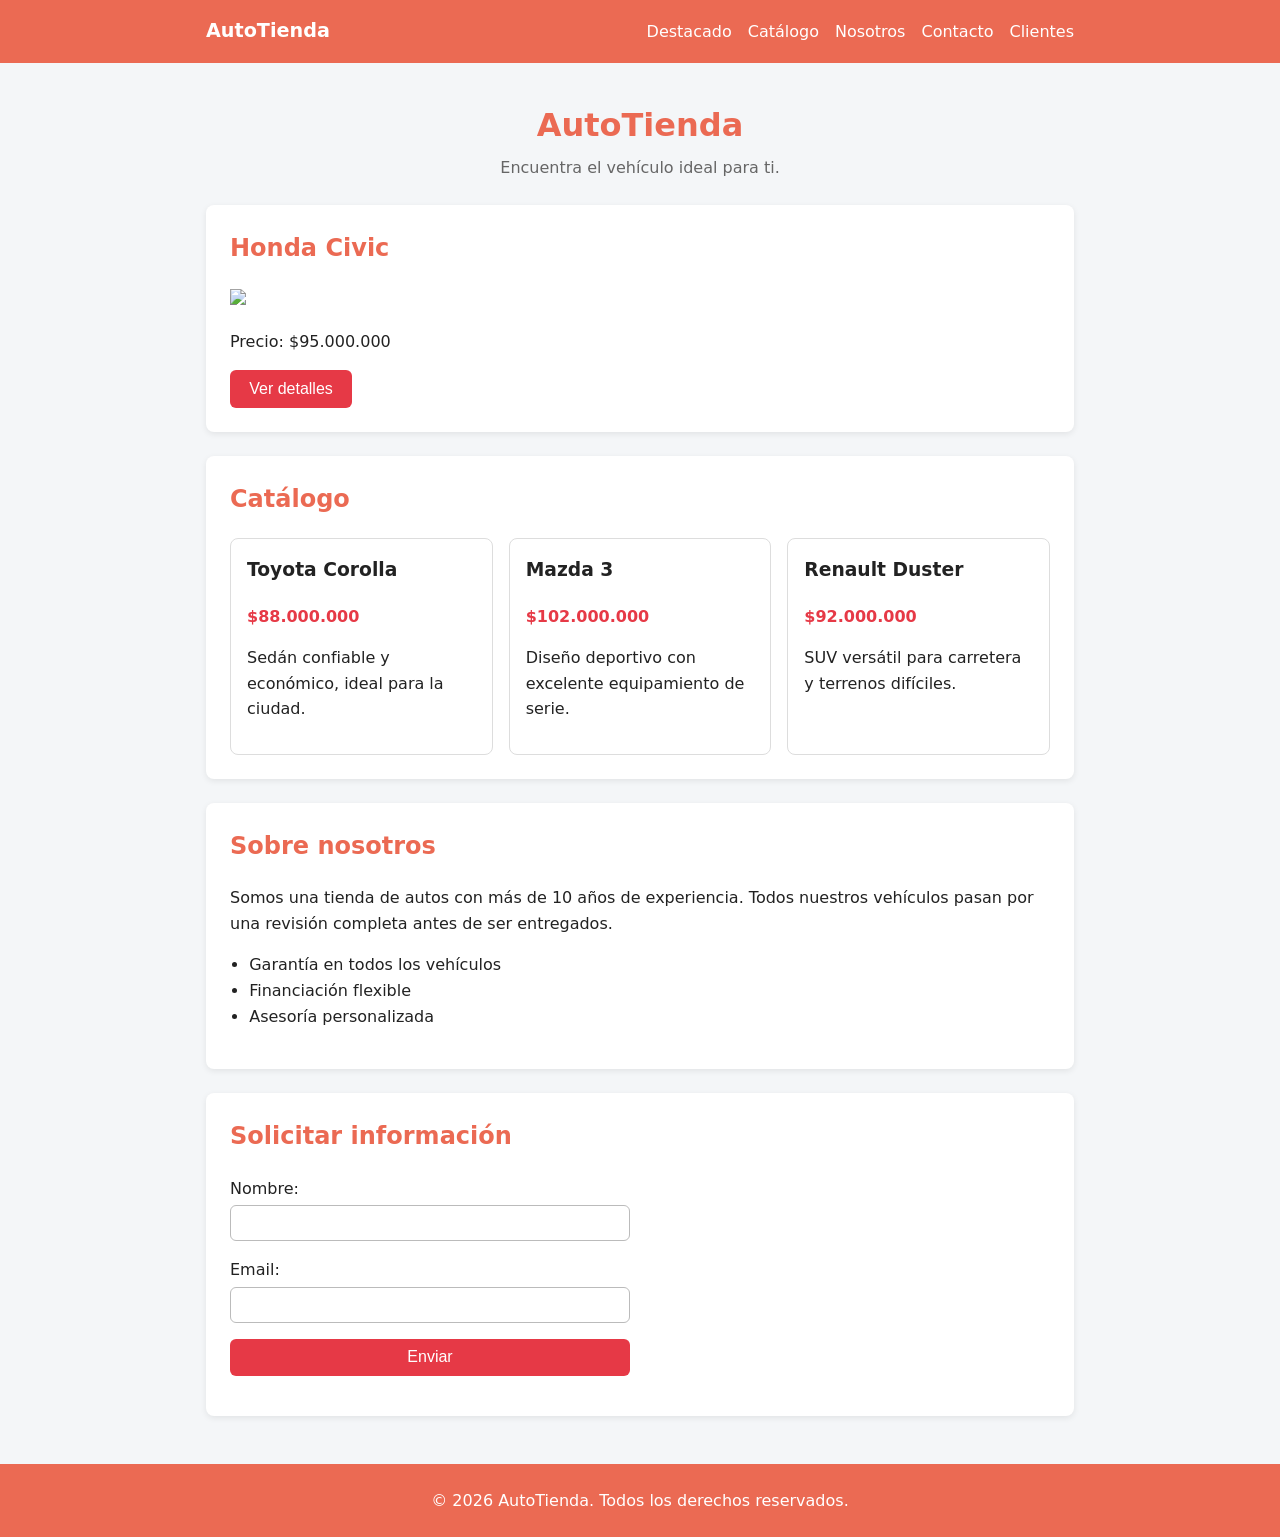
==== index.html @ c9b20e1a "Initial commit" ====
<!doctype html>
<html lang="es">
  <head>
    <meta charset="UTF-8" />
    <meta name="viewport" content="width=device-width, initial-scale=1.0" />
    <title>Tienda de autos</title>
    <link rel="stylesheet" href="styles.css" />
    <script src="script.js" defer></script>
  </head>

  <body>
    <header class="encabezado">
      <nav class="nav">
        <span class="logo">AutoTienda</span>
        <ul>
          <li><a href="#destacado">Destacado</a></li>
          <li><a href="#catalogo">Catálogo</a></li>
          <li><a href="#nosotros">Nosotros</a></li>
          <li><a href="#contacto">Contacto</a></li>
          <li><a href="cllientes.html">Clientes</a></li>
        </ul>
      </nav>
    </header>

    <main>
      <h1 id="titulo">AutoTienda</h1>
      <p class="subtitulo">Encuentra el vehículo ideal para ti.</p>

      <section class="vehiculo" id="destacado">
        <h2>Honda Civic</h2>
        <img
          src="https://encrypted-tbn0.gstatic.com/images?q=tbn:ANd9GcTGSZL-Jbr-zPrn8AEx9tKvJr3Rz-m2qf4PT5CLpbKt2g&s=10"
        />
        <p id="precio">Precio: $95.000.000</p>

        <button id="btnDetalles">Ver detalles</button>

        <div id="detalles" class="oculto">
          <p>Motor: 1.5 Turbo</p>
          <p>Año: 2025</p>
          <p>Transmisión: Automática</p>
        </div>
      </section>

      <section id="catalogo">
        <h2>Catálogo</h2>
        <div class="grid">
          <article class="tarjeta">
            <h3>Toyota Corolla</h3>
            <p class="precio">$88.000.000</p>
            <p>Sedán confiable y económico, ideal para la ciudad.</p>
          </article>
          <article class="tarjeta">
            <h3>Mazda 3</h3>
            <p class="precio">$102.000.000</p>
            <p>Diseño deportivo con excelente equipamiento de serie.</p>
          </article>
          <article class="tarjeta">
            <h3>Renault Duster</h3>
            <p class="precio">$92.000.000</p>
            <p>SUV versátil para carretera y terrenos difíciles.</p>
          </article>
        </div>
      </section>

      <section id="nosotros">
        <h2>Sobre nosotros</h2>
        <p>
          Somos una tienda de autos con más de 10 años de experiencia. Todos
          nuestros vehículos pasan por una revisión completa antes de ser
          entregados.
        </p>
        <ul class="beneficios">
          <li>Garantía en todos los vehículos</li>
          <li>Financiación flexible</li>
          <li>Asesoría personalizada</li>
        </ul>
      </section>

      <section id="contacto">
        <h2>Solicitar información</h2>

        <form id="formulario">
          <label>
            Nombre:
            <input type="text" id="nombre" />
          </label>

          <label>
            Email:
            <input type="email" id="email" />
          </label>

          <button type="submit">Enviar</button>
        </form>
        <!-- Contenedor para mostrar mensajes de error al usuario -->
        <p id="mensajeError" style="color: red"></p>
      </section>
    </main>

    <footer class="pie">
      <p>&copy; 2026 AutoTienda. Todos los derechos reservados.</p>
    </footer>
  </body>
</html>
---- styles.css ----
:root {
  --color-principal: #eb6a53;
  --color-acento: #e63946;
  --color-fondo: #f4f6f8;
  --color-texto: #222;
}

* {
  box-sizing: border-box;
}

body {
  margin: 0;
  font-family: system-ui, sans-serif;
  background: var(--color-fondo);
  color: var(--color-texto);
  line-height: 1.6;
}

/* Encabezado y navegación */
.encabezado {
  background: var(--color-principal);
}

.nav {
  max-width: 900px;
  margin: 0 auto;
  padding: 1rem;
  display: flex;
  justify-content: space-between;
  align-items: center;
}

.logo {
  color: white;
  font-weight: bold;
  font-size: 1.2rem;
}

.nav ul {
  list-style: none;
  margin: 0;
  padding: 0;
  display: flex;
  gap: 1rem;
}

.nav a {
  color: white;
  text-decoration: none;
}

.nav a:hover {
  text-decoration: underline;
}

/* Contenido */
main {
  max-width: 900px;
  margin: 0 auto;
  padding: 1rem;
}

h1 {
  text-align: center;
  color: var(--color-principal);
  margin-bottom: 0;
}

.subtitulo {
  text-align: center;
  color: #666;
  margin-top: 0.25rem;
}

section {
  background: white;
  padding: 1.5rem;
  margin-top: 1.5rem;
  border-radius: 8px;
  box-shadow: 0 2px 6px rgba(0, 0, 0, 0.08);
}

h2 {
  margin-top: 0;
  color: var(--color-principal);
}

/* Botones */
button {
  background: var(--color-acento);
  color: white;
  border: none;
  padding: 0.6rem 1.2rem;
  border-radius: 6px;
  font-size: 1rem;
  cursor: pointer;
}

button:hover {
  opacity: 0.85;
}

/* Detalles del vehículo (se ocultará/mostrará con JS en clase) */
.oculto {
  display: none;
}

#detalles {
  margin-top: 1rem;
  padding: 1rem;
  background: var(--color-fondo);
  border-left: 4px solid var(--color-acento);
}

/* Catálogo */
.grid {
  display: grid;
  grid-template-columns: repeat(auto-fit, minmax(220px, 1fr));
  gap: 1rem;
}

.tarjeta {
  border: 1px solid #ddd;
  border-radius: 8px;
  padding: 1rem;
}

.tarjeta h3 {
  margin-top: 0;
}

.precio {
  font-weight: bold;
  color: var(--color-acento);
}

/* Nosotros */
.beneficios {
  padding-left: 1.2rem;
}

/* Formulario */
form {
  display: flex;
  flex-direction: column;
  gap: 1rem;
  max-width: 400px;
}

label {
  display: flex;
  flex-direction: column;
  gap: 0.25rem;
  font-weight: 500;
}

input {
  padding: 0.5rem;
  border: 1px solid #bbb;
  border-radius: 6px;
  font-size: 1rem;
}

input:focus {
  outline: 2px solid var(--color-principal);
  border-color: transparent;
}

#mensaje {
  margin-bottom: 0;
  font-weight: bold;
  color: green;
}

/* Pie de página */
.pie {
  text-align: center;
  padding: 1.5rem;
  margin-top: 2rem;
  background: var(--color-principal);
  color: white;
}

.pie p {
  margin: 0;
}

span h2 {
  color: white;
}

.input-error {
  border-color: rgb(242, 15, 15);
  background-color: #e59191;
}
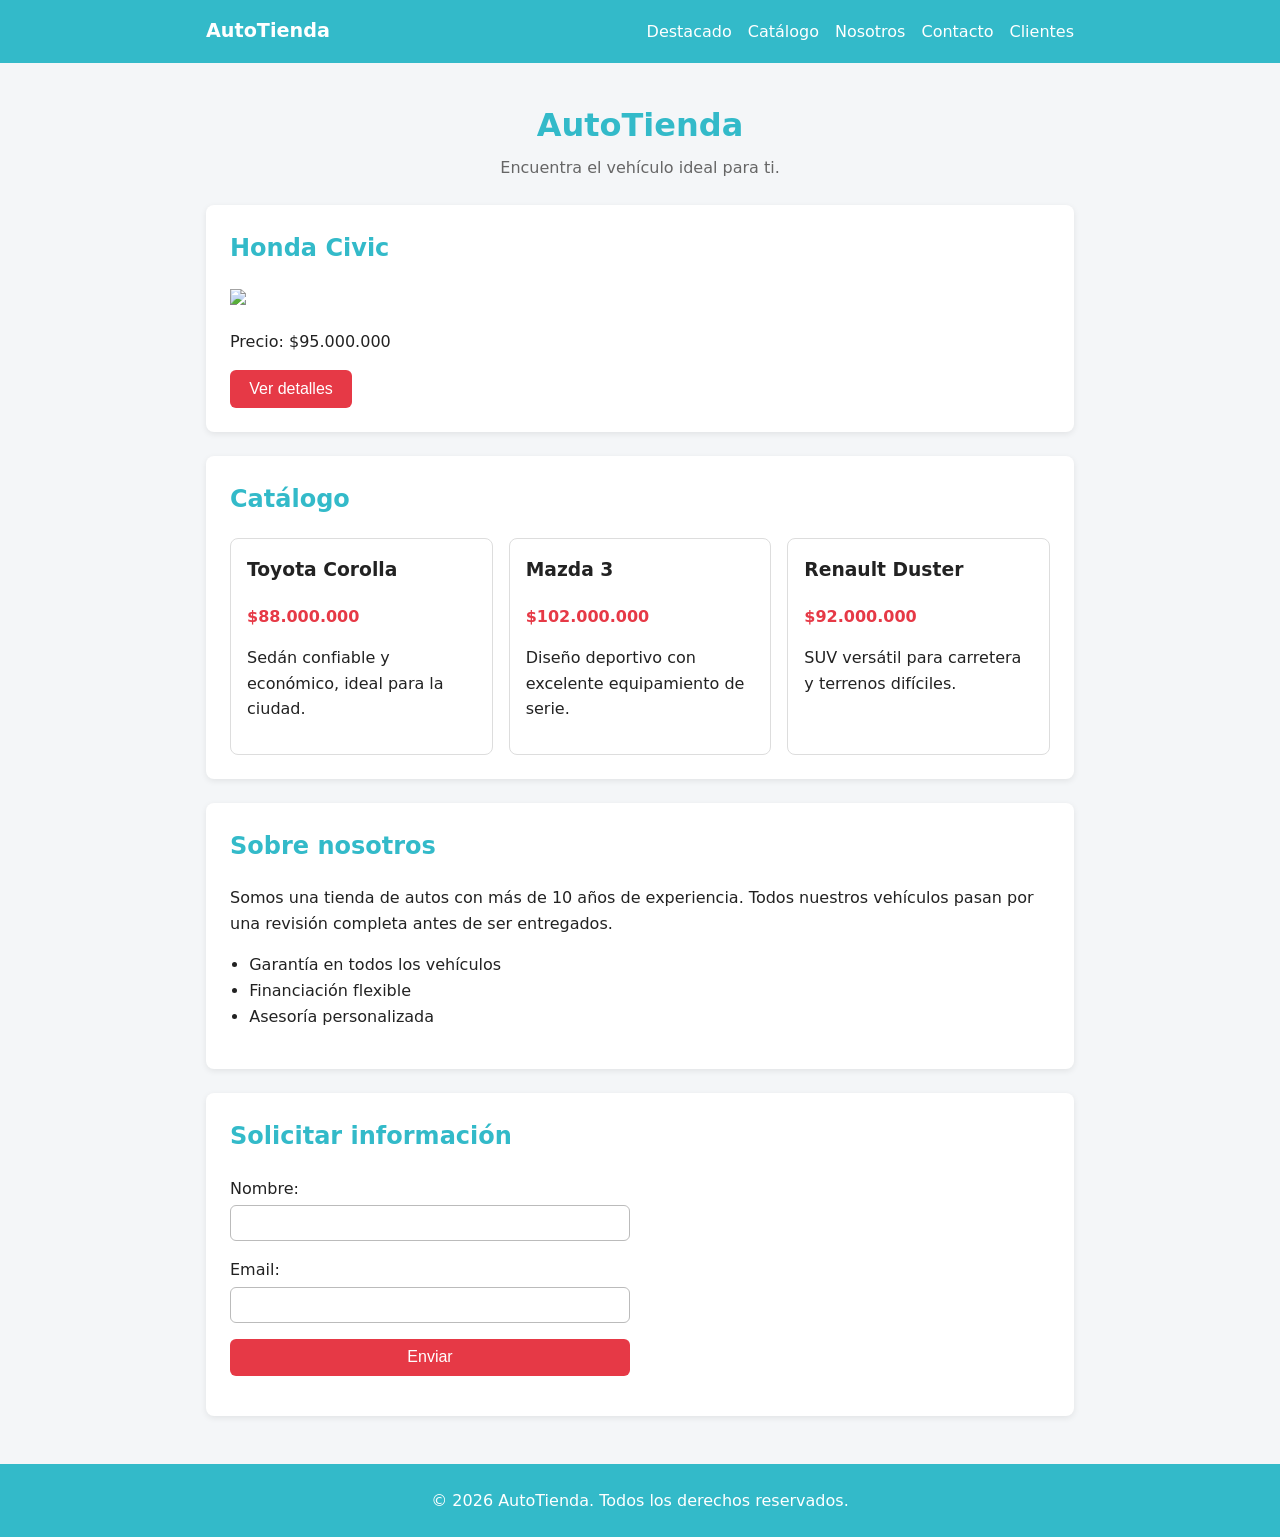
==== commit b32c6ba1: "Se crea la seccion de clientes, y se cambia el color principal de la app" ====
--- a/index.html
+++ b/index.html
@@ -17,7 +17,7 @@
           <li><a href="#catalogo">Catálogo</a></li>
           <li><a href="#nosotros">Nosotros</a></li>
           <li><a href="#contacto">Contacto</a></li>
-          <li><a href="cllientes.html">Clientes</a></li>
+          <li><a href="clientes.html">Clientes</a></li>
         </ul>
       </nav>
     </header>
--- a/styles.css
+++ b/styles.css
@@ -1,5 +1,5 @@
 :root {
-  --color-principal: #eb6a53;
+  --color-principal: #33bac9;
   --color-acento: #e63946;
   --color-fondo: #f4f6f8;
   --color-texto: #222;
